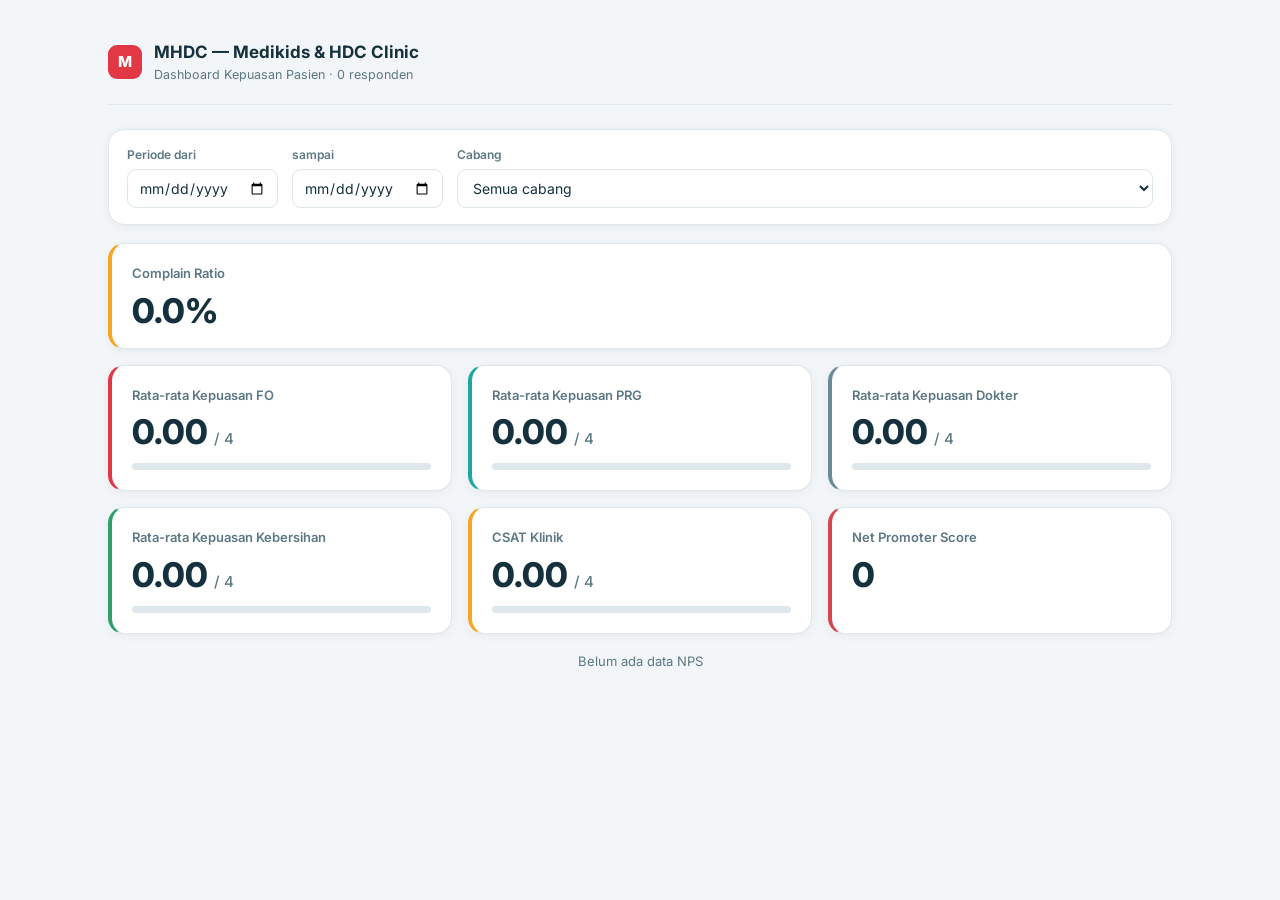
==== dashboard/index.html @ f51acc7e "Add files via upload" ====
<!DOCTYPE html>
<html lang="id">
<head>
<meta charset="UTF-8">
<meta name="viewport" content="width=device-width, initial-scale=1">
<title>Dashboard Kepuasan Pasien — MHDC</title>
<link rel="preconnect" href="https://fonts.googleapis.com">
<link href="https://fonts.googleapis.com/css2?family=Inter:wght@400;500;600;700;800&display=swap" rel="stylesheet">
<link rel="stylesheet" href="../shared/style.css">
<link rel="stylesheet" href="dashboard.css">
</head>
<body>
<div class="dash-wrap">

  <div class="brandbar">
    <div class="dot">M</div>
    <div>
      <h1 id="clinicName"></h1>
      <p>Dashboard Kepuasan Pasien · <span id="status">memuat…</span></p>
    </div>
  </div>

  <div class="filters card">
    <div class="f">
      <label>Periode dari</label>
      <input type="date" id="fFrom">
    </div>
    <div class="f">
      <label>sampai</label>
      <input type="date" id="fTo">
    </div>
    <div class="f grow">
      <label>Cabang</label>
      <select id="fBranch"></select>
    </div>
  </div>

  <div id="complaint" class="complaint-row"></div>

  <div id="cards" class="grid"></div>

  <p class="nps-detail" id="npsDetail"></p>

</div>
<script type="module" src="dashboard.js"></script>
</body>
</html>
---- shared/style.css ----
/* ============================================================
   STYLE BERSAMA — token desain MHDC
   Edit warna/font di :root saja.
   ============================================================ */
:root {
  --bg:        #f3f6f8;
  --surface:   #ffffff;
  --ink:       #14313d;   /* teal gelap */
  --muted:     #5c7884;
  --line:      #dde7ec;
  --brand:     #e23744;   /* merah Medikids */
  --teal:      #1ca7a0;   /* aksen klinis */
  --teal-soft: #e6f6f5;
  --amber:     #f6a623;
  --good:      #2e9e6b;
  --warn:      #e6803c;
  --bad:       #d64550;
  --radius:    16px;
  --shadow:    0 2px 10px rgba(20,49,61,.06);
  --font:      "Inter", system-ui, -apple-system, "Segoe UI", Roboto, sans-serif;
}

* { box-sizing: border-box; }
body {
  margin: 0;
  font-family: var(--font);
  background: var(--bg);
  color: var(--ink);
  line-height: 1.5;
  -webkit-font-smoothing: antialiased;
}
.wrap { max-width: 760px; margin: 0 auto; padding: 24px 18px 64px; }
.dash-wrap { max-width: 1100px; margin: 0 auto; padding: 24px 18px 64px; }

.brandbar {
  display: flex; align-items: center; gap: 12px;
  padding: 16px 0 20px; border-bottom: 1px solid var(--line); margin-bottom: 24px;
}
.brandbar .dot { width: 34px; height: 34px; border-radius: 9px;
  background: var(--brand); display: grid; place-items: center;
  color: #fff; font-weight: 800; font-size: 15px; }
.brandbar h1 { font-size: 17px; margin: 0; font-weight: 700; }
.brandbar p  { margin: 0; font-size: 12.5px; color: var(--muted); }

button { font-family: var(--font); cursor: pointer; }
.btn-primary {
  background: var(--brand); color: #fff; border: none;
  padding: 13px 22px; border-radius: 10px; font-size: 15px; font-weight: 600;
  transition: filter .15s; width: 100%;
}
.btn-primary:hover { filter: brightness(.94); }
.btn-primary:disabled { opacity: .55; cursor: default; }

.card { background: var(--surface); border: 1px solid var(--line);
  border-radius: var(--radius); box-shadow: var(--shadow); }
---- dashboard/dashboard.css ----
/* ---- DASHBOARD-specific styles ---- */
.filters { display: flex; gap: 14px; align-items: flex-end; flex-wrap: wrap;
  padding: 16px 18px; margin-bottom: 18px; }
.f { display: flex; flex-direction: column; gap: 5px; }
.f.grow { flex: 1; min-width: 180px; }
.f label { font-size: 12px; font-weight: 600; color: var(--muted); }
.f input, .f select { padding: 9px 11px; border: 1px solid var(--line);
  border-radius: 9px; font-size: 14px; font-family: var(--font); background: #fff; color: var(--ink); }

.complaint-row { margin-bottom: 16px; }
.complaint-row .metric { width: 100%; }

.grid { display: grid; grid-template-columns: repeat(3, 1fr); gap: 16px; }

.metric { padding: 20px; border-left: 4px solid var(--accent); }
.m-label { font-size: 13px; font-weight: 600; color: var(--muted); margin-bottom: 10px; }
.m-value { font-size: 34px; font-weight: 800; line-height: 1; color: var(--ink); }
.m-max { font-size: 15px; font-weight: 500; color: var(--muted); margin-left: 6px; }
.bar { height: 7px; border-radius: 999px; background: var(--line); margin-top: 14px; overflow: hidden; }
.bar-fill { height: 100%; border-radius: 999px; transition: width .4s ease; }

.nps-detail { text-align: center; color: var(--muted); font-size: 13px; margin-top: 18px; }

@media (max-width: 820px) { .grid { grid-template-columns: repeat(2, 1fr); } }
@media (max-width: 520px) { .grid { grid-template-columns: 1fr; } }
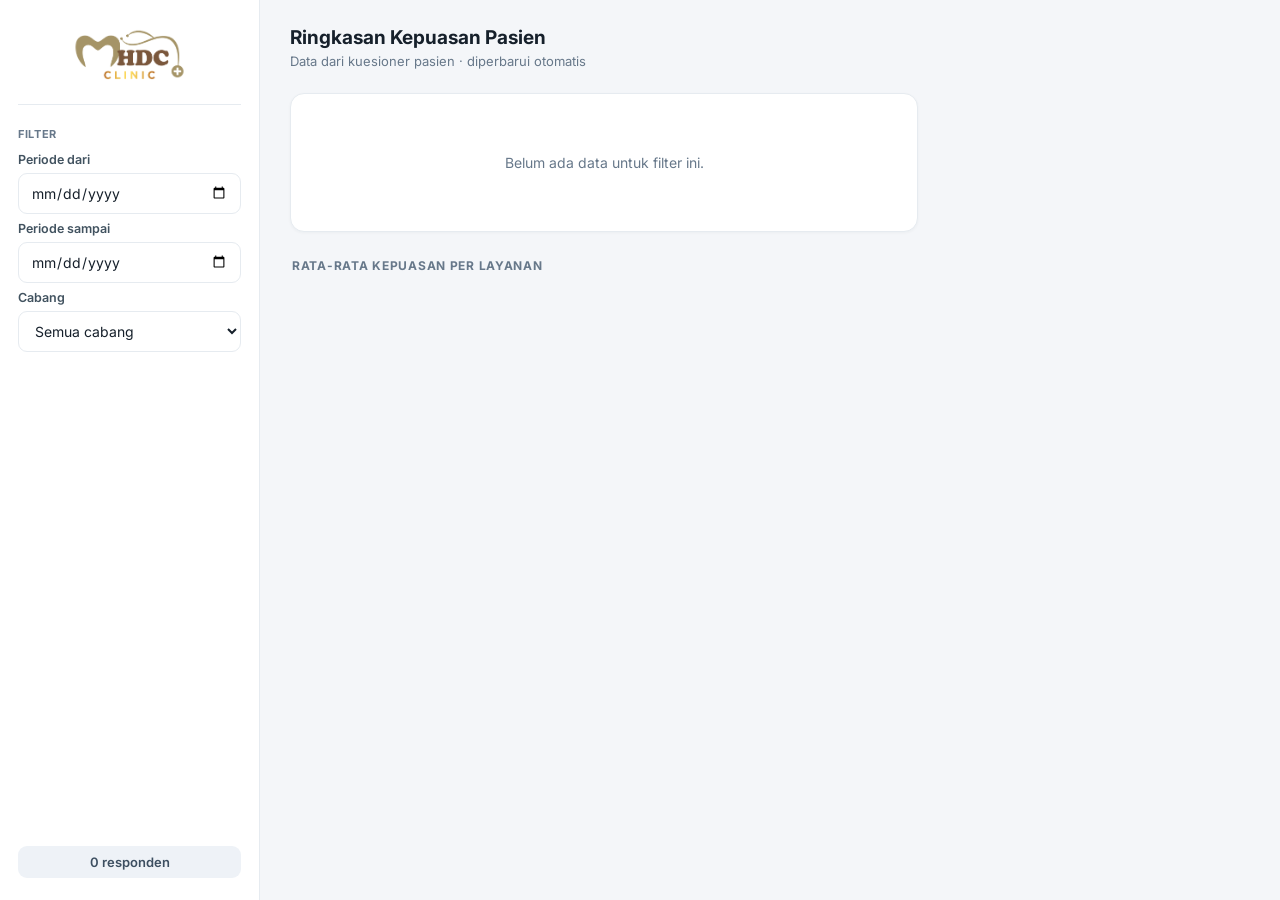
==== commit 5abb18c7: "Add files via upload" ====
--- a/dashboard/index.html
+++ b/dashboard/index.html
@@ -6,40 +6,39 @@
 <title>Dashboard Kepuasan Pasien — MHDC</title>
 <link rel="preconnect" href="https://fonts.googleapis.com">
 <link href="https://fonts.googleapis.com/css2?family=Inter:wght@400;500;600;700;800&display=swap" rel="stylesheet">
-<link rel="stylesheet" href="../shared/style.css">
 <link rel="stylesheet" href="dashboard.css">
 </head>
 <body>
-<div class="dash-wrap">
+<div class="layout">
 
-  <div class="brandbar">
-    <div class="dot">M</div>
-    <div>
-      <h1 id="clinicName"></h1>
-      <p>Dashboard Kepuasan Pasien · <span id="status">memuat…</span></p>
+  <!-- SIDEBAR KIRI -->
+  <aside class="sidebar">
+    <div class="brand">
+      <img src="../shared/assets/logo.png" alt="MHDC Clinic" class="brand-logo">
     </div>
-  </div>
 
-  <div class="filters card">
-    <div class="f">
-      <label>Periode dari</label>
-      <input type="date" id="fFrom">
+    <div class="nav-group">
+      <div class="nav-title">Filter</div>
+      <div class="f"><label>Periode dari</label><input type="date" id="fFrom"></div>
+      <div class="f"><label>Periode sampai</label><input type="date" id="fTo"></div>
+      <div class="f"><label>Cabang</label><select id="fBranch"></select></div>
     </div>
-    <div class="f">
-      <label>sampai</label>
-      <input type="date" id="fTo">
+
+    <div class="sidebar-foot">
+      <div class="count-badge" id="status">memuat…</div>
     </div>
-    <div class="f grow">
-      <label>Cabang</label>
-      <select id="fBranch"></select>
-    </div>
-  </div>
+  </aside>
 
-  <div id="complaint" class="complaint-row"></div>
+  <!-- KONTEN KANAN -->
+  <main class="content">
+    <h2>Ringkasan Kepuasan Pasien</h2>
+    <p class="sub">Data dari kuesioner pasien · diperbarui otomatis</p>
 
-  <div id="cards" class="grid"></div>
+    <div class="top-row" id="topRow"></div>
 
-  <p class="nps-detail" id="npsDetail"></p>
+    <p class="sec-title">Rata-rata Kepuasan per Layanan</p>
+    <div class="grid" id="cards"></div>
+  </main>
 
 </div>
 <script type="module" src="dashboard.js"></script>
--- a/dashboard/dashboard.css
+++ b/dashboard/dashboard.css
@@ -1,25 +1,94 @@
-/* ---- DASHBOARD-specific styles ---- */
-.filters { display: flex; gap: 14px; align-items: flex-end; flex-wrap: wrap;
-  padding: 16px 18px; margin-bottom: 18px; }
-.f { display: flex; flex-direction: column; gap: 5px; }
-.f.grow { flex: 1; min-width: 180px; }
-.f label { font-size: 12px; font-weight: 600; color: var(--muted); }
-.f input, .f select { padding: 9px 11px; border: 1px solid var(--line);
-  border-radius: 9px; font-size: 14px; font-family: var(--font); background: #fff; color: var(--ink); }
+/* ============================================================
+   DASHBOARD — layout sidebar kiri + konten kanan
+   Edit token warna di :root
+   ============================================================ */
+:root {
+  --bg:       #f4f6f9;
+  --surface:  #ffffff;
+  --sidebar:  #ffffff;
+  --ink:      #16202b;
+  --muted:    #67788a;
+  --line:     #e6ebf0;
+  --brand:    #e23744;
+  --teal:     #1ca7a0;
+  --blue:     #2f6fed;
+  --good:     #1f9d57;
+  --warn:     #e08600;
+  --bad:      #d6453f;
+  --font: "Inter", system-ui, -apple-system, "Segoe UI", Roboto, sans-serif;
+}
+* { box-sizing: border-box; }
+body { margin: 0; font-family: var(--font); background: var(--bg); color: var(--ink);
+  -webkit-font-smoothing: antialiased; }
 
-.complaint-row { margin-bottom: 16px; }
-.complaint-row .metric { width: 100%; }
+/* Layout dua kolom */
+.layout { display: flex; min-height: 100vh; }
 
-.grid { display: grid; grid-template-columns: repeat(3, 1fr); gap: 16px; }
+/* ---------- SIDEBAR KIRI ---------- */
+.sidebar { width: 260px; flex: none; background: var(--sidebar);
+  border-right: 1px solid var(--line); padding: 22px 18px; display: flex; flex-direction: column; gap: 22px; }
+.brand { display: flex; align-items: center; justify-content: center; padding-bottom: 18px; border-bottom: 1px solid var(--line); }
+.brand-logo { max-width: 100%; height: auto; max-height: 64px; object-fit: contain; }
 
-.metric { padding: 20px; border-left: 4px solid var(--accent); }
-.m-label { font-size: 13px; font-weight: 600; color: var(--muted); margin-bottom: 10px; }
-.m-value { font-size: 34px; font-weight: 800; line-height: 1; color: var(--ink); }
-.m-max { font-size: 15px; font-weight: 500; color: var(--muted); margin-left: 6px; }
-.bar { height: 7px; border-radius: 999px; background: var(--line); margin-top: 14px; overflow: hidden; }
-.bar-fill { height: 100%; border-radius: 999px; transition: width .4s ease; }
+.nav-group { display: flex; flex-direction: column; gap: 7px; }
+.nav-title { font-size: 11px; font-weight: 700; color: var(--muted);
+  text-transform: uppercase; letter-spacing: .06em; margin-bottom: 4px; }
+.f { display: flex; flex-direction: column; gap: 6px; }
+.f label { font-size: 12.5px; font-weight: 600; color: #41525f; }
+.f input, .f select { padding: 10px 12px; border: 1px solid var(--line); border-radius: 9px;
+  font-size: 14px; font-family: var(--font); background: #fff; color: var(--ink); width: 100%; }
+.f input:focus, .f select:focus { outline: 2px solid var(--blue); border-color: transparent; }
 
-.nps-detail { text-align: center; color: var(--muted); font-size: 13px; margin-top: 18px; }
+.sidebar-foot { margin-top: auto; font-size: 12px; color: var(--muted); }
+.count-badge { background: #eef2f7; color: #3d4f61; padding: 8px 12px;
+  border-radius: 9px; font-size: 13px; font-weight: 600; text-align: center; }
 
-@media (max-width: 820px) { .grid { grid-template-columns: repeat(2, 1fr); } }
-@media (max-width: 520px) { .grid { grid-template-columns: 1fr; } }
+/* ---------- KONTEN KANAN ---------- */
+.content { flex: 1; padding: 26px 30px 50px; min-width: 0; }
+.content > h2 { font-size: 19px; font-weight: 700; margin: 0 0 4px; }
+.content > .sub { font-size: 13px; color: var(--muted); margin: 0 0 24px; }
+
+.sec-title { font-size: 12px; font-weight: 700; color: var(--muted); text-transform: uppercase;
+  letter-spacing: .06em; margin: 0 2px 12px; }
+
+/* Highlight row */
+.top-row { display: grid; grid-template-columns: 2fr 1fr; gap: 18px; margin-bottom: 26px; }
+@media (max-width: 720px) { .top-row { grid-template-columns: 1fr; } }
+.hl { background: var(--surface); border: 1px solid var(--line); border-radius: 14px;
+  padding: 20px 22px; box-shadow: 0 1px 3px rgba(20,40,60,.04); }
+.hl .hl-label { font-size: 13px; color: var(--muted); font-weight: 600; margin-bottom: 8px; }
+.hl .hl-value { font-size: 42px; font-weight: 800; line-height: 1; letter-spacing: -.02em; }
+.hl .hl-sub { font-size: 13px; color: var(--muted); margin-top: 10px; }
+.hl .pill { display: inline-block; font-size: 12px; font-weight: 700; padding: 3px 10px;
+  border-radius: 999px; margin-top: 12px; }
+
+/* Grid metrik */
+.grid { display: grid; grid-template-columns: repeat(2, 1fr); gap: 18px; }
+@media (min-width: 1000px) { .grid { grid-template-columns: repeat(3, 1fr); } }
+
+.metric { background: var(--surface); border: 1px solid var(--line); border-radius: 14px;
+  padding: 18px; box-shadow: 0 1px 3px rgba(20,40,60,.04);
+  border-top: 3px solid var(--accent, var(--blue)); }
+.metric .m-label { font-size: 13px; color: var(--muted); font-weight: 600; margin-bottom: 12px;
+  min-height: 34px; line-height: 1.3; }
+.m-figure { display: flex; align-items: baseline; gap: 4px; }
+.m-value { font-size: 32px; font-weight: 800; line-height: 1; letter-spacing: -.02em; }
+.m-max { font-size: 14px; font-weight: 600; color: var(--muted); }
+.bar { height: 6px; border-radius: 999px; background: #eef2f7; margin-top: 14px; overflow: hidden; }
+.bar-fill { height: 100%; border-radius: 999px; background: var(--accent, var(--blue)); transition: width .5s ease; }
+.m-status { font-size: 12px; font-weight: 700; margin-top: 10px; }
+
+.st-good { color: var(--good); } .st-warn { color: var(--warn); } .st-bad { color: var(--bad); }
+.pill-good { background: #e6f6ec; color: var(--good); }
+.pill-warn { background: #fdf0db; color: var(--warn); }
+.pill-bad  { background: #fbe7e6; color: var(--bad); }
+
+.empty { text-align: center; color: var(--muted); font-size: 14px; padding: 40px; }
+
+/* ---------- RESPONSIVE: sidebar jadi atas di layar kecil ---------- */
+@media (max-width: 760px) {
+  .layout { flex-direction: column; }
+  .sidebar { width: auto; border-right: none; border-bottom: 1px solid var(--line);
+    flex-direction: column; }
+  .content { padding: 20px 18px 40px; }
+}
